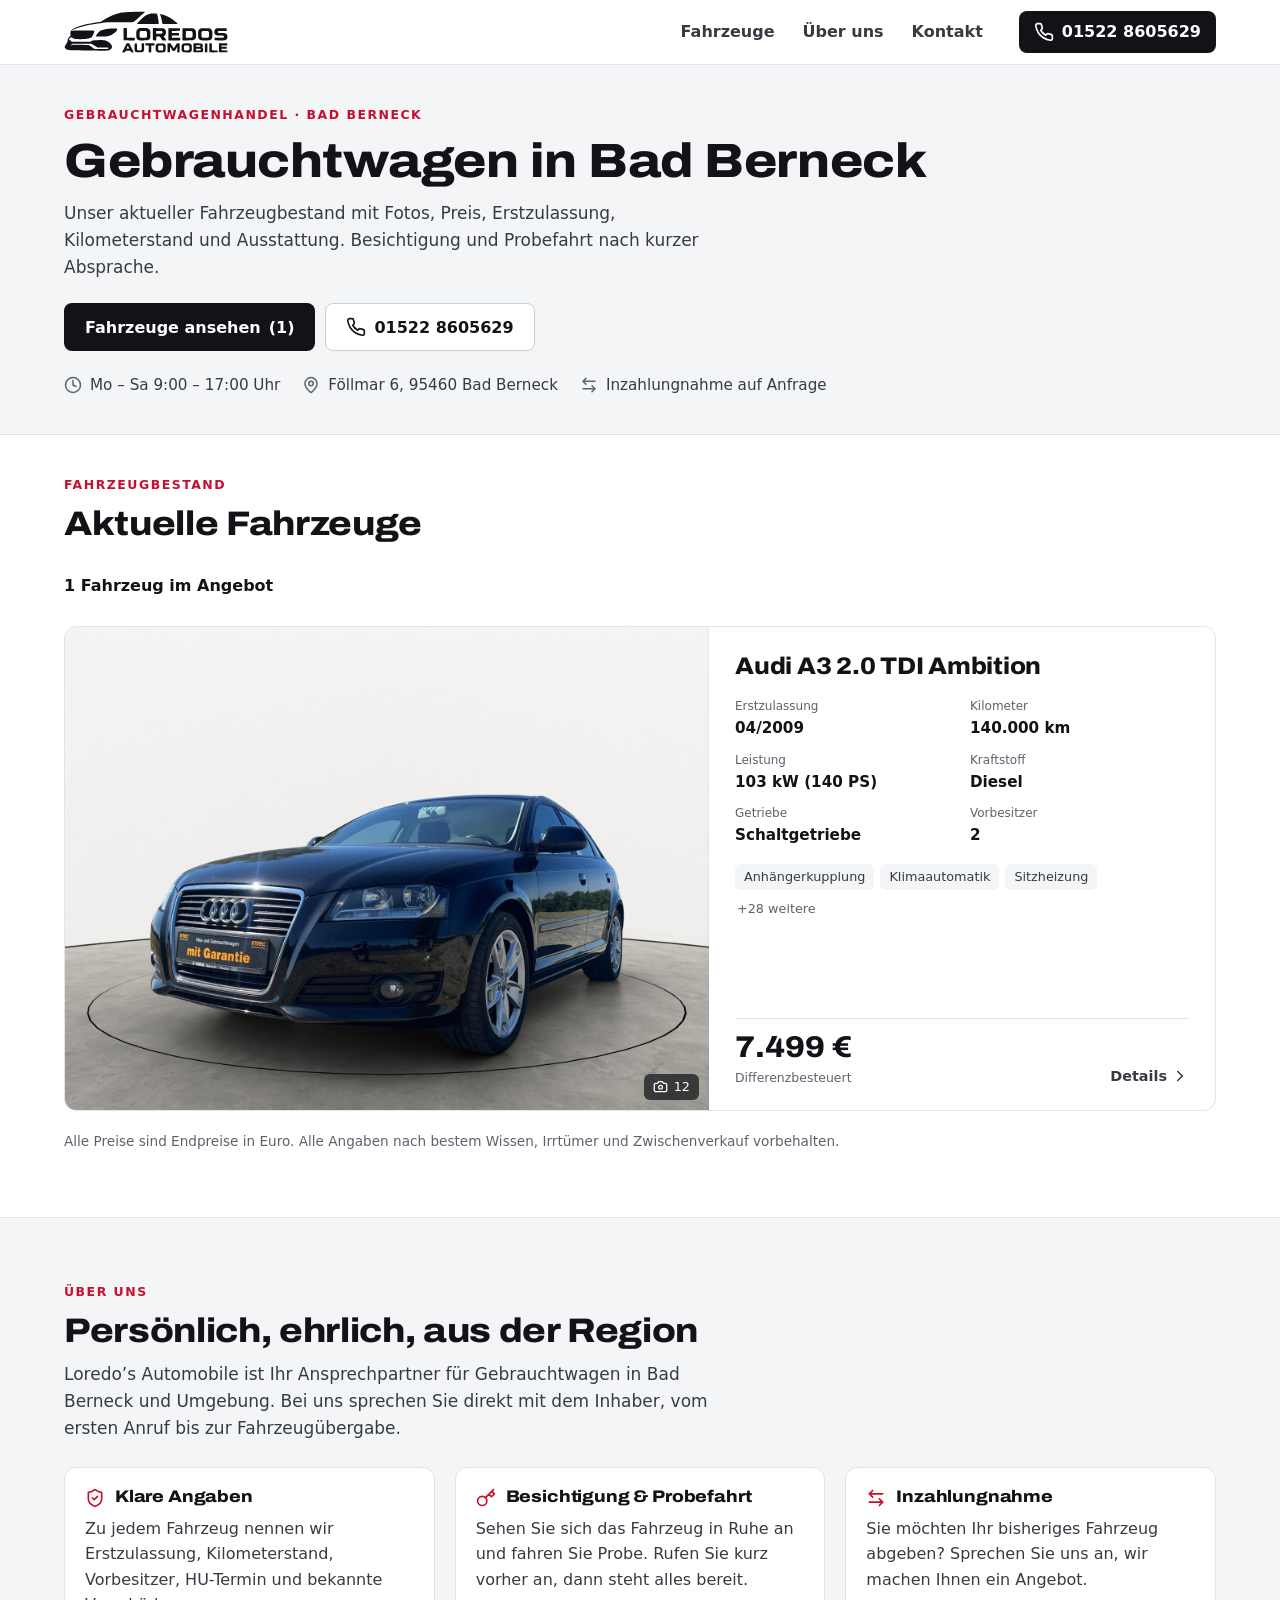
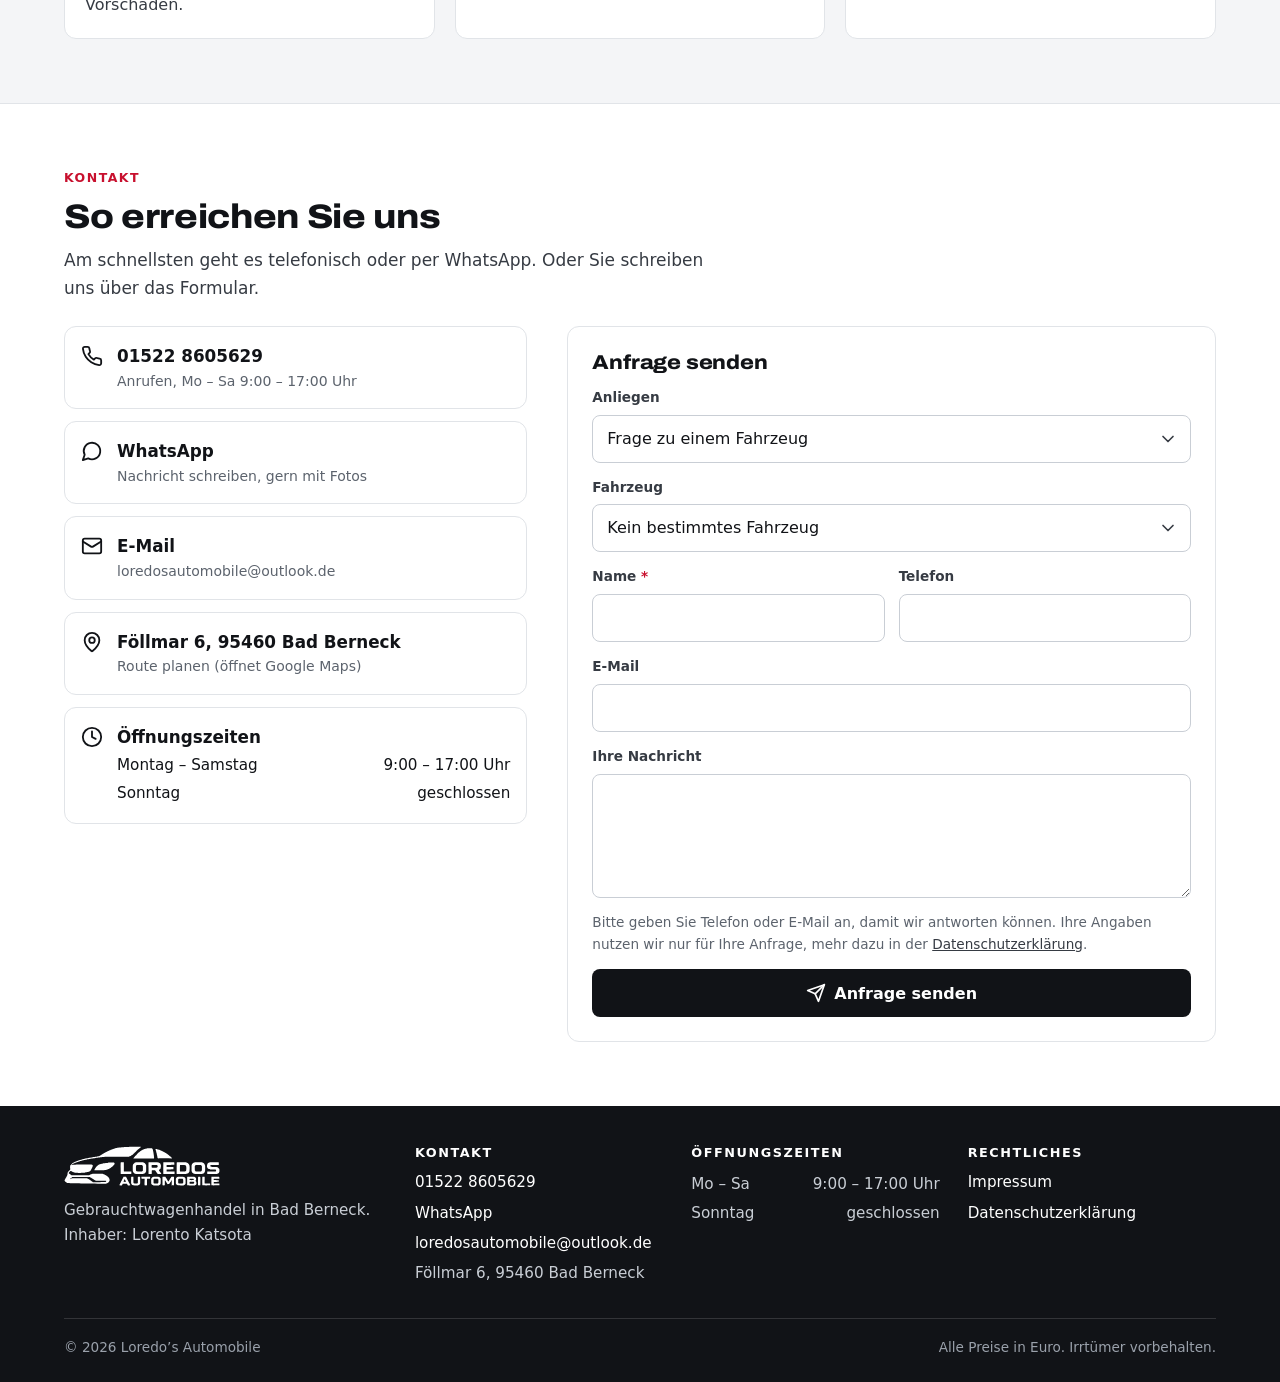
==== index.html @ 7640f80a "Webseite Loredo's Automobile, Gebrauchtwagenhandel Bad Berneck Komplette Webseite für GitHub Pages: " ====
<!doctype html>
<html lang="de">
<head>
<meta charset="utf-8">
<meta name="viewport" content="width=device-width, initial-scale=1, viewport-fit=cover">
<title>Gebrauchtwagen in Bad Berneck | Loredo’s Automobile</title>
<meta name="description" content="Loredo’s Automobile – Gebrauchtwagenhandel in Bad Berneck. Aktueller Fahrzeugbestand mit Fotos, Preis, Erstzulassung, Kilometerstand und Ausstattung. Mo–Sa 9–17 Uhr, Telefon 01522 8605629.">
<meta name="theme-color" content="#ffffff">
<meta property="og:type" content="website">
<meta property="og:locale" content="de_DE">
<meta property="og:title" content="Loredo’s Automobile – Gebrauchtwagen in Bad Berneck">
<meta property="og:description" content="Aktueller Fahrzeugbestand mit Fotos, Preis und allen wichtigen Angaben. Persönliche Beratung in Bad Berneck.">
<link rel="icon" href="img/favicon.svg" type="image/svg+xml">
<link rel="apple-touch-icon" href="img/apple-touch-icon.png">
<link rel="preload" href="fonts/archivo.woff2" as="font" type="font/woff2" crossorigin>
<link rel="stylesheet" href="style.css">
<script type="application/ld+json">
{
  "@context": "https://schema.org",
  "@type": "AutoDealer",
  "name": "Loredo's Automobile",
  "description": "Gebrauchtwagenhandel in Bad Berneck",
  "telephone": "+49 1522 8605629",
  "email": "loredosautomobile@outlook.de",
  "vatID": "DE459743355",
  "address": {
    "@type": "PostalAddress",
    "streetAddress": "Föllmar 6",
    "postalCode": "95460",
    "addressLocality": "Bad Berneck",
    "addressRegion": "Bayern",
    "addressCountry": "DE"
  },
  "openingHoursSpecification": [{
    "@type": "OpeningHoursSpecification",
    "dayOfWeek": ["Monday", "Tuesday", "Wednesday", "Thursday", "Friday", "Saturday"],
    "opens": "09:00",
    "closes": "17:00"
  }]
}
</script>
</head>
<body class="mit-leiste" data-seite="start">
<a class="skip" href="#inhalt">Zum Inhalt springen</a>

<svg width="0" height="0" style="position:absolute" aria-hidden="true" focusable="false">
  <!-- Symbole nach Lucide Icons (ISC-Lizenz) -->
  <symbol id="i-tel" viewBox="0 0 24 24"><path d="M22 16.92v3a2 2 0 0 1-2.18 2 19.8 19.8 0 0 1-8.63-3.07 19.5 19.5 0 0 1-6-6 19.8 19.8 0 0 1-3.07-8.67A2 2 0 0 1 4.11 2h3a2 2 0 0 1 2 1.72c.13.96.36 1.9.7 2.81a2 2 0 0 1-.45 2.11L8.09 9.91a16 16 0 0 0 6 6l1.27-1.27a2 2 0 0 1 2.11-.45c.91.34 1.85.57 2.81.7A2 2 0 0 1 22 16.92z"/></symbol>
  <symbol id="i-chat" viewBox="0 0 24 24"><path d="M7.9 20A9 9 0 1 0 4 16.1L2 22Z"/></symbol>
  <symbol id="i-mail" viewBox="0 0 24 24"><rect width="20" height="16" x="2" y="4" rx="2"/><path d="m22 7-8.97 5.7a1.94 1.94 0 0 1-2.06 0L2 7"/></symbol>
  <symbol id="i-ort" viewBox="0 0 24 24"><path d="M20 10c0 5-5.5 10.2-7.4 11.8a1 1 0 0 1-1.2 0C9.5 20.2 4 15 4 10a8 8 0 0 1 16 0"/><circle cx="12" cy="10" r="3"/></symbol>
  <symbol id="i-uhr" viewBox="0 0 24 24"><circle cx="12" cy="12" r="10"/><path d="M12 6v6l4 2"/></symbol>
  <symbol id="i-suche" viewBox="0 0 24 24"><circle cx="11" cy="11" r="8"/><path d="m21 21-4.3-4.3"/></symbol>
  <symbol id="i-filter" viewBox="0 0 24 24"><path d="M21 4h-7M10 4H3M21 12h-9M8 12H3M21 20h-5M12 20H3M14 2v4M8 10v4M16 18v4"/></symbol>
  <symbol id="i-haken" viewBox="0 0 24 24"><path d="M20 6 9 17l-5-5"/></symbol>
  <symbol id="i-rechts" viewBox="0 0 24 24"><path d="m9 18 6-6-6-6"/></symbol>
  <symbol id="i-links" viewBox="0 0 24 24"><path d="m15 18-6-6 6-6"/></symbol>
  <symbol id="i-kamera" viewBox="0 0 24 24"><path d="M14.5 4h-5L7 7H4a2 2 0 0 0-2 2v9a2 2 0 0 0 2 2h16a2 2 0 0 0 2-2V9a2 2 0 0 0-2-2h-3z"/><circle cx="12" cy="13" r="3"/></symbol>
  <symbol id="i-zu" viewBox="0 0 24 24"><path d="M18 6 6 18M6 6l12 12"/></symbol>
  <symbol id="i-schild" viewBox="0 0 24 24"><path d="M20 13c0 5-3.5 7.5-7.66 8.95a1 1 0 0 1-.67-.01C7.5 20.5 4 18 4 13V6a1 1 0 0 1 1-1c2 0 4.5-1.2 6.24-2.72a1.17 1.17 0 0 1 1.52 0C14.51 3.81 17 5 19 5a1 1 0 0 1 1 1z"/><path d="m9 12 2 2 4-4"/></symbol>
  <symbol id="i-schluessel" viewBox="0 0 24 24"><circle cx="7.5" cy="15.5" r="5.5"/><path d="m21 2-9.6 9.6M15.5 7.5l3 3L22 7l-3-3"/></symbol>
  <symbol id="i-tausch" viewBox="0 0 24 24"><path d="M8 3 4 7l4 4M4 7h16M16 21l4-4-4-4M20 17H4"/></symbol>
  <symbol id="i-senden" viewBox="0 0 24 24"><path d="m22 2-7 20-4-9-9-4Z"/><path d="M22 2 11 13"/></symbol>
</svg>

<header class="kopf">
  <div class="wrap kopf-in">
    <a class="logo" href="./" aria-label="Loredo’s Automobile – zur Startseite"><img src="img/logo.svg" alt="Loredo’s Automobile" width="526" height="135"></a>
    <nav class="nav" aria-label="Hauptnavigation">
      <a href="#fahrzeuge">Fahrzeuge</a>
      <a href="#ueber-uns">Über uns</a>
      <a href="#kontakt">Kontakt</a>
    </nav>
    <a class="btn btn-dunkel kopf-tel" href="tel:+4915228605629"><svg class="i"><use href="#i-tel"/></svg><span class="lang">01522 8605629</span><span class="kurz">Anrufen</span></a>
  </div>
</header>

<main id="inhalt">

  <section class="start" aria-labelledby="titel">
    <div class="wrap">
      <span class="kicker">Gebrauchtwagenhandel · Bad Berneck</span>
      <h1 id="titel">Gebrauchtwagen in Bad Berneck</h1>
      <p class="lead">Unser aktueller Fahrzeugbestand mit Fotos, Preis, Erstzulassung, Kilometerstand und Ausstattung. Besichtigung und Probefahrt nach kurzer Absprache.</p>
      <div class="start-cta">
        <a class="btn btn-dunkel" href="#fahrzeuge">Fahrzeuge ansehen<span data-anzahl-klammer></span></a>
        <a class="btn btn-hell start-tel" href="tel:+4915228605629"><svg class="i"><use href="#i-tel"/></svg>01522 8605629</a>
      </div>
      <ul class="start-fakten">
        <li><svg class="i"><use href="#i-uhr"/></svg>Mo – Sa 9:00 – 17:00 Uhr</li>
        <li><svg class="i"><use href="#i-ort"/></svg>Föllmar 6, 95460 Bad Berneck</li>
        <li><svg class="i"><use href="#i-tausch"/></svg>Inzahlungnahme auf Anfrage</li>
      </ul>
    </div>
  </section>

  <section class="abschnitt" id="fahrzeuge" aria-labelledby="fahrzeuge-titel">
    <div class="wrap">
      <div class="abschnitt-kopf">
        <div>
          <span class="kicker">Fahrzeugbestand</span>
          <h2 id="fahrzeuge-titel">Aktuelle Fahrzeuge</h2>
        </div>
      </div>

      <div class="bestand">
      <aside class="filter-seite" aria-label="Suche und Filter">
      <div class="suche">
        <label class="feld such-eingabe">
          <span class="sr">Fahrzeuge durchsuchen</span>
          <svg class="i"><use href="#i-suche"/></svg>
          <input class="eingabe" id="f-q" type="search" placeholder="Suchen, z. B. Golf" autocomplete="off" enterkeyhint="search">
        </label>
        <button class="btn btn-hell filter-knopf" id="filter-knopf" type="button" aria-expanded="false" aria-controls="filter-feld"><svg class="i"><use href="#i-filter"/></svg>Filter<span class="zaehler" id="filter-zaehler" hidden></span></button>
      </div>

      <div class="filter-feld" id="filter-feld">
        <label class="feld"><span>Marke</span><select class="auswahl" id="f-marke"><option value="">Alle Marken</option></select></label>
        <label class="feld"><span>Preis bis</span><select class="auswahl" id="f-preis"><option value="">Beliebig</option></select></label>
        <label class="feld"><span>Kilometer bis</span><select class="auswahl" id="f-km"><option value="">Beliebig</option></select></label>
        <label class="feld"><span>Erstzulassung ab</span><select class="auswahl" id="f-ez"><option value="">Beliebig</option></select></label>
        <label class="feld"><span>Kraftstoff</span><select class="auswahl" id="f-kraftstoff"><option value="">Alle</option></select></label>
        <label class="feld"><span>Getriebe</span><select class="auswahl" id="f-getriebe"><option value="">Alle</option></select></label>
        <label class="feld breit"><span>Fahrzeugart</span><select class="auswahl" id="f-karosserie"><option value="">Alle</option></select></label>
        <label class="feld breit"><span>Sortierung</span><select class="auswahl" id="f-sort">
          <option value="">Neueste Angebote zuerst</option>
          <option value="preis-auf">Preis aufsteigend</option>
          <option value="preis-ab">Preis absteigend</option>
          <option value="km-auf">Kilometer aufsteigend</option>
          <option value="ez-ab">Erstzulassung, neueste zuerst</option>
        </select></label>
        <button class="btn btn-dunkel filter-fertig" id="filter-fertig" type="button">Ergebnisse anzeigen</button>
      </div>
      </aside>

      <div class="ergebnisse">
      <div class="ergebnis-leiste">
        <p class="ergebnis-zahl" id="ergebnis-zahl" aria-live="polite"></p>
      </div>

      <ul class="liste" id="liste"></ul>
      <noscript>
        <div class="leer">
          <p>Für die Fahrzeugliste wird JavaScript benötigt.</p>
          <p>Gern beraten wir Sie telefonisch: <a href="tel:+4915228605629">01522 8605629</a></p>
        </div>
      </noscript>

      <p class="angaben-hinweis">Alle Preise sind Endpreise in Euro. Alle Angaben nach bestem Wissen, Irrtümer und Zwischenverkauf vorbehalten.</p>
      </div>
      </div>
    </div>
  </section>

  <section class="abschnitt grau" id="ueber-uns" aria-labelledby="ueber-titel">
    <div class="wrap">
      <span class="kicker">Über uns</span>
      <h2 id="ueber-titel">Persönlich, ehrlich, aus der Region</h2>
      <p class="lead" style="margin-top:12px">Loredo’s Automobile ist Ihr Ansprechpartner für Gebrauchtwagen in Bad Berneck und Umgebung. Bei uns sprechen Sie direkt mit dem Inhaber, vom ersten Anruf bis zur Fahrzeugübergabe.</p>
      <ul class="vorteile">
        <li>
          <h3><svg class="i"><use href="#i-schild"/></svg>Klare Angaben</h3>
          <p>Zu jedem Fahrzeug nennen wir Erstzulassung, Kilometerstand, Vorbesitzer, HU-Termin und bekannte Vorschäden.</p>
        </li>
        <li>
          <h3><svg class="i"><use href="#i-schluessel"/></svg>Besichtigung &amp; Probefahrt</h3>
          <p>Sehen Sie sich das Fahrzeug in Ruhe an und fahren Sie Probe. Rufen Sie kurz vorher an, dann steht alles bereit.</p>
        </li>
        <li>
          <h3><svg class="i"><use href="#i-tausch"/></svg>Inzahlungnahme</h3>
          <p>Sie möchten Ihr bisheriges Fahrzeug abgeben? Sprechen Sie uns an, wir machen Ihnen ein Angebot.</p>
        </li>
      </ul>
    </div>
  </section>

  <section class="abschnitt" id="kontakt" aria-labelledby="kontakt-titel">
    <div class="wrap">
      <span class="kicker">Kontakt</span>
      <h2 id="kontakt-titel">So erreichen Sie uns</h2>
      <p class="lead" style="margin:12px 0 24px">Am schnellsten geht es telefonisch oder per WhatsApp. Oder Sie schreiben uns über das Formular.</p>

      <div class="kontakt-raster">
        <ul class="kontakt-wege">
          <li><a class="kontakt-weg" href="tel:+4915228605629"><svg class="i"><use href="#i-tel"/></svg><span><strong>01522 8605629</strong><small>Anrufen, Mo – Sa 9:00 – 17:00 Uhr</small></span></a></li>
          <li><a class="kontakt-weg" href="https://wa.me/4915228605629?text=Hallo%2C%20ich%20habe%20eine%20Frage%20zu%20Ihren%20Fahrzeugen." data-wa><svg class="i"><use href="#i-chat"/></svg><span><strong>WhatsApp</strong><small>Nachricht schreiben, gern mit Fotos</small></span></a></li>
          <li><a class="kontakt-weg" href="mailto:loredosautomobile@outlook.de"><svg class="i"><use href="#i-mail"/></svg><span><strong>E-Mail</strong><small>loredosautomobile@outlook.de</small></span></a></li>
          <li><a class="kontakt-weg" href="https://www.google.com/maps/dir/?api=1&amp;destination=F%C3%B6llmar%206%2C%2095460%20Bad%20Berneck" target="_blank" rel="noopener"><svg class="i"><use href="#i-ort"/></svg><span><strong>Föllmar 6, 95460 Bad Berneck</strong><small>Route planen (öffnet Google Maps)</small></span></a></li>
          <li><div class="kontakt-weg"><svg class="i"><use href="#i-uhr"/></svg><span style="flex:1"><strong>Öffnungszeiten</strong>
            <table class="zeiten"><tr><td>Montag – Samstag</td><td>9:00 – 17:00 Uhr</td></tr><tr><td>Sonntag</td><td>geschlossen</td></tr></table></span></div></li>
        </ul>

        <form class="formular" id="anfrage" action="kontakt.php" method="post" novalidate>
          <h3 class="breit">Anfrage senden</h3>
          <label class="feld breit"><span>Anliegen</span>
            <select class="auswahl" name="anliegen">
              <option>Frage zu einem Fahrzeug</option>
              <option>Besichtigung / Probefahrt vereinbaren</option>
              <option>Inzahlungnahme / Fahrzeug verkaufen</option>
              <option>Sonstiges</option>
            </select>
          </label>
          <label class="feld breit"><span>Fahrzeug</span>
            <select class="auswahl" name="fahrzeug" data-fahrzeugwahl><option value="">Kein bestimmtes Fahrzeug</option></select>
          </label>
          <label class="feld"><span>Name <span class="pflicht" aria-hidden="true">*</span></span><input class="eingabe" name="name" autocomplete="name" required maxlength="100"></label>
          <label class="feld"><span>Telefon</span><input class="eingabe" name="telefon" type="tel" autocomplete="tel" maxlength="50"></label>
          <label class="feld breit"><span>E-Mail</span><input class="eingabe" name="email" type="email" autocomplete="email" maxlength="150"></label>
          <label class="feld breit"><span>Ihre Nachricht</span><textarea class="eingabe" name="nachricht" rows="4" maxlength="4000"></textarea></label>
          <div class="honig" aria-hidden="true"><label>Bitte leer lassen <input name="website" tabindex="-1" autocomplete="off"></label></div>
          <p class="klein breit">Bitte geben Sie Telefon oder E-Mail an, damit wir antworten können. Ihre Angaben nutzen wir nur für Ihre Anfrage, mehr dazu in der <a href="datenschutz.html">Datenschutzerklärung</a>.</p>
          <div class="meldung breit" role="status" hidden></div>
          <button class="btn btn-dunkel breit" type="submit"><svg class="i"><use href="#i-senden"/></svg>Anfrage senden</button>
        </form>
      </div>
    </div>
  </section>

</main>

<footer class="fuss">
  <div class="wrap">
    <div class="fuss-raster">
      <div>
        <img src="img/logo-weiss.svg" alt="Loredo’s Automobile" width="526" height="135">
        <p>Gebrauchtwagenhandel in Bad Berneck.<br>Inhaber: Lorento Katsota</p>
      </div>
      <div>
        <h2>Kontakt</h2>
        <ul>
          <li><a href="tel:+4915228605629">01522 8605629</a></li>
          <li><a href="https://wa.me/4915228605629">WhatsApp</a></li>
          <li><a href="mailto:loredosautomobile@outlook.de">loredosautomobile@outlook.de</a></li>
          <li>Föllmar 6, 95460 Bad Berneck</li>
        </ul>
      </div>
      <div>
        <h2>Öffnungszeiten</h2>
        <table class="zeiten"><tr><td>Mo – Sa</td><td>9:00 – 17:00 Uhr</td></tr><tr><td>Sonntag</td><td>geschlossen</td></tr></table>
      </div>
      <div>
        <h2>Rechtliches</h2>
        <ul>
          <li><a href="impressum.html">Impressum</a></li>
          <li><a href="datenschutz.html">Datenschutzerklärung</a></li>
        </ul>
      </div>
    </div>
    <div class="fuss-unten"><span>© <span data-jahr>2026</span> Loredo’s Automobile</span><span>Alle Preise in Euro. Irrtümer vorbehalten.</span></div>
  </div>
</footer>

<nav class="leiste" aria-label="Schnellkontakt">
  <a class="btn btn-dunkel" href="tel:+4915228605629"><svg class="i"><use href="#i-tel"/></svg>Anrufen</a>
  <a class="btn btn-hell btn-wa" href="https://wa.me/4915228605629?text=Hallo%2C%20ich%20habe%20eine%20Frage%20zu%20Ihren%20Fahrzeugen." data-wa><svg class="i"><use href="#i-chat"/></svg>WhatsApp</a>
  <a class="btn btn-hell" href="#anfrage"><svg class="i"><use href="#i-mail"/></svg>Anfrage</a>
</nav>

<script src="fahrzeuge.js"></script>
<script src="app.js"></script>
</body>
</html>
---- style.css ----
/* Loredo’s Automobile – Gestaltung
   Farben und Schriften zentral unter :root änderbar. */

@font-face {
  font-family: "Archivo";
  src: url("fonts/archivo.woff2") format("woff2");
  font-weight: 700 800;
  font-stretch: 100% 118%;
  font-display: swap;
}

:root {
  --bg: #ffffff;
  --surface: #f4f5f7;
  --surface-2: #eaecef;
  --ink: #111317;
  --ink-2: #363b43;
  --mute: #5c636d;
  --line: #e1e4e8;
  --line-2: #c9ced5;
  --accent: #c8102e;
  --ok: #157a3a;
  --warn: #9a5200;
  --display: "Archivo", system-ui, -apple-system, "Segoe UI", Roboto, sans-serif;
  --body: system-ui, -apple-system, "Segoe UI", Roboto, "Helvetica Neue", Arial, sans-serif;
  --r: 12px;
  --r-sm: 8px;
  --head: 64px;
  --shadow: 0 1px 2px rgba(17, 19, 23, .06), 0 10px 28px -16px rgba(17, 19, 23, .22);
  color-scheme: light;
}

*, *::before, *::after { box-sizing: border-box; }
html { -webkit-text-size-adjust: 100%; scroll-behavior: smooth; scroll-padding-top: calc(var(--head) + 12px); }
body { margin: 0; background: var(--bg); color: var(--ink); font: 400 1rem/1.6 var(--body); -webkit-font-smoothing: antialiased; overflow-x: clip; }
img { display: block; max-width: 100%; }
a { color: inherit; }
button, input, select, textarea { font: inherit; color: inherit; }
:focus-visible { outline: 2px solid var(--ink); outline-offset: 3px; border-radius: 4px; }
[hidden] { display: none !important; }
@media (prefers-reduced-motion: reduce) { html { scroll-behavior: auto; } *, *::before, *::after { transition: none !important; } }

.wrap { width: 100%; max-width: 1200px; margin: 0 auto; padding-inline: 16px; }
@media (min-width: 640px) { .wrap { padding-inline: 24px; } }
.sr { position: absolute !important; width: 1px; height: 1px; margin: -1px; padding: 0; overflow: hidden; clip: rect(0 0 0 0); white-space: nowrap; border: 0; }
.skip { position: absolute; left: -9999px; top: 8px; z-index: 100; background: var(--ink); color: #fff; padding: 10px 16px; border-radius: var(--r-sm); }
.skip:focus { left: 8px; }

h1, h2, h3 { font-family: var(--display); font-weight: 800; font-stretch: 112%; line-height: 1.1; letter-spacing: -.01em; margin: 0; text-wrap: balance; }
h1 { font-size: clamp(1.9rem, 5.2vw, 3rem); }
h2 { font-size: clamp(1.5rem, 3.6vw, 2.125rem); }
h3 { font-size: 1.125rem; }
p { margin: 0; }
.kicker { display: block; margin-bottom: 10px; color: var(--accent); font-size: .78rem; font-weight: 700; letter-spacing: .12em; text-transform: uppercase; }
.lead { color: var(--ink-2); font-size: 1.0625rem; max-width: 60ch; }
.zahl { font-variant-numeric: tabular-nums; }

/* Icons */
.i { width: 20px; height: 20px; flex: none; fill: none; stroke: currentColor; stroke-width: 2; stroke-linecap: round; stroke-linejoin: round; }

/* Buttons */
.btn { display: inline-flex; align-items: center; justify-content: center; gap: 8px; min-height: 48px; padding: 0 20px; border: 1px solid transparent; border-radius: var(--r-sm); font-weight: 650; text-decoration: none; cursor: pointer; white-space: nowrap; transition: background-color .15s, border-color .15s; }
.btn-dunkel { background: var(--ink); color: #fff; }
.btn-dunkel:hover { background: #2b2f36; }
.btn-hell { background: #fff; color: var(--ink); border-color: var(--line-2); }
.btn-hell:hover { border-color: var(--ink); }
.btn-wa .i { color: var(--ok); }
.btn-block { width: 100%; }

/* Kopf */
.kopf { position: sticky; top: env(safe-area-inset-top, 0px); z-index: 30; background: rgba(255, 255, 255, .96); border-bottom: 1px solid var(--line); }
@supports (backdrop-filter: blur(8px)) { .kopf { background: rgba(255, 255, 255, .88); backdrop-filter: blur(8px); } }
.kopf-in { display: flex; align-items: center; gap: 16px; height: var(--head); }
.logo { display: block; flex: none; }
.logo img { height: 38px; width: auto; }
.nav { display: none; gap: 4px; margin-left: auto; }
.nav a { padding: 8px 12px; border-radius: var(--r-sm); color: var(--ink-2); font-weight: 600; text-decoration: none; }
.nav a:hover { background: var(--surface); color: var(--ink); }
.kopf-tel { margin-left: auto; min-height: 42px; padding: 0 14px; }
.kopf-tel .lang { display: none; }
@media (min-width: 480px) { .kopf-tel .lang { display: inline; } .kopf-tel .kurz { display: none; } }
@media (min-width: 860px) { .nav { display: flex; } .kopf-tel { margin-left: 8px; } .logo img { height: 42px; } }

/* Start */
.start { background: var(--surface); border-bottom: 1px solid var(--line); padding: 26px 0 24px; }
.start .lead { margin-top: 12px; }
.start-cta { display: flex; flex-wrap: wrap; gap: 10px; margin-top: 22px; }
.start-fakten { display: flex; flex-wrap: wrap; gap: 8px 22px; margin: 22px 0 0; padding: 0; list-style: none; color: var(--ink-2); font-size: .95rem; }
.start-fakten li { display: flex; align-items: center; gap: 8px; }
.start-fakten .i { width: 18px; height: 18px; color: var(--mute); }
.start-tel { display: none; }
/* Handy: Startbereich knapp halten, damit das erste Fahrzeug sofort zu sehen ist */
@media (max-width: 639px) {
  .start { padding: 16px 0 14px; }
  .start .kicker { margin-bottom: 6px; }
  .start h1 { font-size: 1.55rem; }
  .start .lead, .start-cta, .start-fakten { display: none; }
  #fahrzeuge { padding-top: 18px; }
  #fahrzeuge .abschnitt-kopf { margin-bottom: 10px; }
  #fahrzeuge .abschnitt-kopf .kicker { display: none; }
  #fahrzeuge .ergebnis-leiste { margin: 0 0 10px; }
}
@media (min-width: 860px) { .start { padding: 40px 0 36px; } .start-tel { display: inline-flex; } }

.abschnitt { padding: 40px 0; }
@media (min-width: 860px) { .abschnitt { padding: 64px 0; } }
.abschnitt-kopf { display: flex; flex-wrap: wrap; align-items: flex-end; justify-content: space-between; gap: 12px 24px; margin-bottom: 20px; }

/* Filter */
.suche { display: grid; grid-template-columns: 1fr auto; gap: 10px; }
.feld { display: flex; flex-direction: column; gap: 6px; min-width: 0; }
.feld > span { font-size: .85rem; font-weight: 600; color: var(--ink-2); }
.eingabe, .auswahl, textarea.eingabe { width: 100%; min-height: 48px; padding: 10px 14px; background: #fff; border: 1px solid var(--line-2); border-radius: var(--r-sm); font-size: 1rem; }
.auswahl { appearance: none; -webkit-appearance: none; padding-right: 40px; background-image: url("data:image/svg+xml,%3Csvg xmlns='http://www.w3.org/2000/svg' width='20' height='20' viewBox='0 0 24 24' fill='none' stroke='%23363b43' stroke-width='2' stroke-linecap='round' stroke-linejoin='round'%3E%3Cpath d='m6 9 6 6 6-6'/%3E%3C/svg%3E"); background-repeat: no-repeat; background-position: right 12px center; }
.eingabe:focus, .auswahl:focus { outline: none; border-color: var(--ink); box-shadow: 0 0 0 3px rgba(17, 19, 23, .12); }
.such-eingabe { position: relative; }
.such-eingabe .i { position: absolute; left: 14px; top: 50%; transform: translateY(-50%); color: var(--mute); pointer-events: none; }
.such-eingabe .eingabe { padding-left: 44px; }
.filter-knopf .zaehler { display: inline-grid; place-items: center; min-width: 22px; height: 22px; padding: 0 6px; border-radius: 11px; background: var(--ink); color: #fff; font-size: .75rem; }
.filter-feld { display: none; grid-template-columns: 1fr 1fr; gap: 12px; margin-top: 12px; padding: 16px; background: var(--surface); border: 1px solid var(--line); border-radius: var(--r); }
.filter-feld.offen { display: grid; }
.filter-feld .breit { grid-column: 1 / -1; }
.filter-feld .filter-fertig { grid-column: 1 / -1; }
@media (min-width: 860px) {
  .suche { grid-template-columns: 1fr; }
  .filter-knopf { display: none !important; }
  .filter-feld { display: grid; grid-template-columns: repeat(4, 1fr); padding: 18px; }
  .filter-feld .breit { grid-column: auto; }
  .filter-feld .filter-fertig { display: none; }
}
.ergebnis-leiste { display: flex; flex-wrap: wrap; align-items: center; justify-content: space-between; gap: 12px; margin: 20px 0 16px; }
.ergebnis-zahl { font-weight: 700; }
.ergebnis-zahl button { margin-left: 10px; padding: 0; background: none; border: 0; color: var(--mute); font-weight: 500; text-decoration: underline; cursor: pointer; }
.sortierung { display: flex; align-items: center; gap: 10px; }
.sortierung span { font-size: .9rem; color: var(--mute); white-space: nowrap; }
.sortierung .auswahl { width: auto; min-height: 42px; }

/* Fahrzeugkarten */
.liste { display: grid; gap: 16px; grid-template-columns: 1fr; margin: 0; padding: 0; list-style: none; }
@media (min-width: 620px) { .liste { grid-template-columns: repeat(2, 1fr); gap: 20px; } }

/* Ab Laptop-Breite: Filter links, Fahrzeuge rechts */
@media (min-width: 1000px) {
  #fahrzeuge { padding-top: 40px; }
  .bestand { display: grid; grid-template-columns: 272px minmax(0, 1fr); gap: 32px; align-items: start; }
  .filter-seite { position: sticky; top: calc(var(--head) + 16px); max-height: calc(100vh - var(--head) - 32px); overflow-y: auto; }
  .filter-seite .filter-feld { grid-template-columns: 1fr; gap: 10px; padding: 16px; }
  .filter-seite .auswahl { min-height: 44px; }
  .ergebnisse .ergebnis-leiste { margin-top: 0; min-height: 48px; }
  .liste { gap: 24px; }
}
.karte { position: relative; display: flex; flex-direction: column; height: 100%; background: #fff; border: 1px solid var(--line); border-radius: var(--r); overflow: hidden; transition: border-color .15s, box-shadow .15s; }
.karte:hover { border-color: var(--line-2); box-shadow: var(--shadow); }
.karte-bild { position: relative; aspect-ratio: 4 / 3; background: var(--surface); }
.karte-bild img { width: 100%; height: 100%; object-fit: cover; }
.platzhalter { display: grid; place-items: center; align-content: center; gap: 10px; width: 100%; height: 100%; background: var(--surface); color: var(--mute); font-size: .875rem; }
.platzhalter img { width: 48%; height: auto; object-fit: contain; }
.marken { position: absolute; left: 10px; top: 10px; display: flex; gap: 6px; flex-wrap: wrap; }
.marke-hinweis { padding: 4px 10px; border-radius: 6px; background: #fff; color: var(--ink); font-size: .78rem; font-weight: 700; letter-spacing: .02em; box-shadow: 0 1px 3px rgba(0, 0, 0, .15); }
.marke-hinweis.reserviert { background: var(--warn); color: #fff; }
.marke-hinweis.verkauft { background: var(--ink); color: #fff; }
.foto-zahl { position: absolute; right: 10px; bottom: 10px; display: flex; align-items: center; gap: 6px; padding: 3px 9px; border-radius: 6px; background: rgba(17, 19, 23, .72); color: #fff; font-size: .8rem; }
.foto-zahl .i { width: 15px; height: 15px; }
.karte-text { display: flex; flex-direction: column; flex: 1; gap: 10px; padding: 16px 16px 14px; }
.karte-titel { font-family: var(--display); font-size: 1.125rem; font-weight: 800; font-stretch: 106%; line-height: 1.25; display: -webkit-box; -webkit-line-clamp: 2; -webkit-box-orient: vertical; overflow: hidden; }
.karte-titel a { text-decoration: none; }
.karte-titel a::after { content: ""; position: absolute; inset: 0; }
.eckdaten { display: grid; grid-template-columns: 1fr 1fr; gap: 6px 12px; margin: 0; font-size: .9rem; }
.eckdaten div { display: flex; flex-direction: column; min-width: 0; }
.eckdaten dt { color: var(--mute); font-size: .75rem; }
.eckdaten dd { margin: 0; font-weight: 600; white-space: nowrap; overflow: hidden; text-overflow: ellipsis; }
.extras { display: flex; flex-wrap: wrap; gap: 6px; margin: 0; padding: 0; list-style: none; }
.extras li { padding: 3px 9px; border-radius: 6px; background: var(--surface); color: var(--ink-2); font-size: .8rem; }
.extras li.mehr { background: none; color: var(--mute); padding-left: 2px; }
.karte-fuss { display: flex; align-items: flex-end; justify-content: space-between; gap: 12px; margin-top: auto; padding-top: 12px; border-top: 1px solid var(--line); }
.preis { font-family: var(--display); font-size: 1.5rem; font-weight: 800; font-stretch: 106%; line-height: 1.1; font-variant-numeric: tabular-nums; }
.preis-hinweis { display: block; margin-top: 3px; color: var(--mute); font-size: .78rem; }
.weiter { display: flex; align-items: center; gap: 4px; color: var(--ink-2); font-size: .9rem; font-weight: 600; white-space: nowrap; }
.weiter .i { width: 18px; height: 18px; }
.leer { padding: 32px 20px; text-align: center; background: var(--surface); border-radius: var(--r); color: var(--ink-2); }
.leer p + p { margin-top: 10px; }
.angaben-hinweis { margin-top: 20px; color: var(--mute); font-size: .85rem; }

/* Wenige Fahrzeuge: ohne Filter; ein einzelnes Fahrzeug als breite Karte */
#fahrzeuge.wenige .filter-seite { display: none; }
#fahrzeuge.wenige .bestand { display: block; }
#fahrzeuge.wenige .ergebnis-leiste { margin-top: 0; }
@media (min-width: 760px) {
  .liste.einzeln { grid-template-columns: 1fr; }
  .liste.einzeln .karte { flex-direction: row; }
  .liste.einzeln .karte-bild { flex: 0 0 56%; align-self: flex-start; }
  .liste.einzeln .karte-text { padding: 24px 26px 22px; gap: 16px; }
  .liste.einzeln .karte-titel { font-size: 1.5rem; }
  .liste.einzeln .eckdaten { font-size: .95rem; gap: 10px 16px; }
  .liste.einzeln .preis { font-size: 1.875rem; }
}

/* Vorteile / Über uns */
.vorteile { display: grid; gap: 16px; margin: 24px 0 0; padding: 0; list-style: none; }
@media (min-width: 760px) { .vorteile { grid-template-columns: repeat(3, 1fr); gap: 20px; } }
.vorteile li { padding: 20px; background: #fff; border: 1px solid var(--line); border-radius: var(--r); }
.vorteile h3 { display: flex; align-items: center; gap: 10px; margin-bottom: 8px; font-size: 1.05rem; }
.vorteile .i { color: var(--accent); }
.vorteile p { color: var(--ink-2); }
.grau { background: var(--surface); border-block: 1px solid var(--line); }

/* Kontakt */
.kontakt-raster { display: grid; gap: 24px; }
@media (min-width: 900px) { .kontakt-raster { grid-template-columns: 5fr 7fr; gap: 40px; align-items: start; } }
.kontakt-wege { display: grid; gap: 12px; margin: 0; padding: 0; list-style: none; }
.kontakt-weg { display: flex; gap: 14px; align-items: flex-start; padding: 16px; background: #fff; border: 1px solid var(--line); border-radius: var(--r); text-decoration: none; }
a.kontakt-weg:hover { border-color: var(--ink); }
.kontakt-weg .i { width: 22px; height: 22px; margin-top: 2px; color: var(--ink); }
.kontakt-weg strong { display: block; font-size: 1.05rem; }
.kontakt-weg small { display: block; color: var(--mute); font-size: .875rem; }
.zeiten { width: 100%; border-collapse: collapse; font-size: .95rem; }
.zeiten td { padding: 2px 0; }
.zeiten td + td { text-align: right; font-variant-numeric: tabular-nums; }

.formular { display: grid; gap: 14px; padding: 20px; background: #fff; border: 1px solid var(--line); border-radius: var(--r); }
@media (min-width: 640px) { .formular { grid-template-columns: 1fr 1fr; padding: 24px; } .formular .breit { grid-column: 1 / -1; } }
.formular h3 { font-size: 1.25rem; }
.formular textarea.eingabe { min-height: 120px; resize: vertical; }
.pflicht { color: var(--accent); }
.formular .klein { color: var(--mute); font-size: .85rem; }
.formular .klein a { color: var(--ink-2); }
.honig { position: absolute; left: -5000px; width: 1px; height: 1px; overflow: hidden; }
.meldung { padding: 14px 16px; border-radius: var(--r-sm); font-size: .95rem; }
.meldung.ok { background: #e8f5ec; color: #0f5229; border: 1px solid #b9dfc6; }
.meldung.fehler { background: #fdecee; color: #8a0d20; border: 1px solid #f3c1c8; }
.meldung.info { background: var(--surface); color: var(--ink); border: 1px solid var(--line-2); }
.meldung-knoepfe { display: flex; flex-wrap: wrap; gap: 8px; margin: 12px 0; }
.meldung-knoepfe .btn { flex: 1 1 180px; min-height: 46px; text-decoration: none; }
.meldung-knoepfe .btn-dunkel { color: #fff; }
.meldung a { color: inherit; font-weight: 700; }

/* Detailseite */
.zurueck { display: inline-flex; align-items: center; gap: 6px; margin: 18px 0 14px; color: var(--ink-2); font-weight: 600; text-decoration: none; }
.zurueck:hover { color: var(--ink); text-decoration: underline; }
.zurueck .i { width: 18px; height: 18px; }
.detail { display: grid; grid-template-columns: minmax(0, 1fr); gap: 20px; }
.detail > * { min-width: 0; }
@media (min-width: 960px) { .detail { grid-template-columns: minmax(0, 7fr) minmax(0, 5fr); gap: 32px; align-items: start; } .detail-info { position: sticky; top: calc(var(--head) + 16px); } }
.galerie { position: relative; }
.galerie-spur { display: flex; overflow-x: auto; scroll-snap-type: x mandatory; scrollbar-width: none; border-radius: var(--r); background: var(--surface); aspect-ratio: 4 / 3; }
.galerie-spur::-webkit-scrollbar { display: none; }
.galerie-spur > * { flex: 0 0 100%; scroll-snap-align: start; aspect-ratio: 4 / 3; }
.galerie-spur button { padding: 0; border: 0; background: none; cursor: zoom-in; }
.galerie-spur img { width: 100%; height: 100%; object-fit: cover; }
.galerie-pfeil { position: absolute; top: 50%; transform: translateY(-50%); display: grid; place-items: center; width: 44px; height: 44px; border: 0; border-radius: 50%; background: rgba(255, 255, 255, .92); color: var(--ink); box-shadow: 0 1px 4px rgba(0, 0, 0, .2); cursor: pointer; }
.galerie-pfeil.l { left: 12px; } .galerie-pfeil.r { right: 12px; }
.galerie-pfeil:disabled { opacity: 0; pointer-events: none; }
.galerie-zahl { position: absolute; right: 12px; bottom: 12px; padding: 4px 10px; border-radius: 6px; background: rgba(17, 19, 23, .72); color: #fff; font-size: .85rem; font-variant-numeric: tabular-nums; }
.daumen { display: flex; gap: 8px; margin-top: 10px; overflow-x: auto; scrollbar-width: thin; padding-bottom: 4px; }
.daumen button { flex: 0 0 auto; width: 84px; aspect-ratio: 4 / 3; padding: 0; border: 2px solid transparent; border-radius: 6px; overflow: hidden; background: var(--surface); cursor: pointer; opacity: .75; }
.daumen button[aria-current="true"] { border-color: var(--ink); opacity: 1; }
.daumen img { width: 100%; height: 100%; object-fit: cover; }
@media (hover: none) { .galerie-pfeil { display: none; } }

.detail-info h1 { font-size: clamp(1.5rem, 4vw, 2rem); font-stretch: 106%; line-height: 1.15; }
.detail-preis { margin: 16px 0 18px; padding: 16px; background: var(--surface); border-radius: var(--r); }
.detail-preis .preis { font-size: 2rem; }
.detail-preis .preis-hinweis { font-size: .875rem; }
.detail-eck { display: grid; grid-template-columns: 1fr 1fr; gap: 12px; margin: 0 0 18px; }
.detail-eck div { padding: 10px 12px; border: 1px solid var(--line); border-radius: var(--r-sm); }
.detail-eck dt { color: var(--mute); font-size: .78rem; }
.detail-eck dd { margin: 0; font-weight: 700; font-variant-numeric: tabular-nums; }
.detail-knoepfe { display: grid; gap: 10px; }
@media (min-width: 480px) and (max-width: 959px) { .detail-knoepfe { grid-template-columns: 1fr 1fr; } .detail-knoepfe .btn-dunkel { grid-column: 1 / -1; } }
.detail-block { margin-top: 32px; }
.detail-block h2 { font-size: 1.375rem; margin-bottom: 14px; }
.ausstattung { columns: 1; column-gap: 28px; margin: 0; padding: 0; list-style: none; }
@media (min-width: 560px) { .ausstattung { columns: 2; } }
.ausstattung li { display: flex; gap: 10px; break-inside: avoid; padding: 6px 0; border-bottom: 1px solid var(--line); }
.ausstattung .i { width: 18px; height: 18px; margin-top: 3px; color: var(--ok); }
.daten { width: 100%; border-collapse: collapse; }
.daten th, .daten td { padding: 10px 0; border-bottom: 1px solid var(--line); text-align: left; vertical-align: top; }
.daten th { width: 45%; padding-right: 16px; color: var(--mute); font-weight: 500; }
.daten td { font-weight: 600; }
.beschreibung p + p { margin-top: 12px; }
.beschreibung { color: var(--ink-2); max-width: 70ch; }
.hinweis-box { margin-top: 24px; padding: 14px 16px; background: var(--surface); border-radius: var(--r-sm); color: var(--mute); font-size: .875rem; }
.status-box { margin-bottom: 14px; padding: 12px 14px; border-radius: var(--r-sm); font-weight: 600; }
.status-box.reserviert { background: #fdf3e6; color: var(--warn); border: 1px solid #f0d3ac; }
.status-box.verkauft { background: var(--ink); color: #fff; }
.status-box.beispiel { background: var(--surface); color: var(--ink-2); border: 1px dashed var(--line-2); font-weight: 500; }

/* Bildbetrachter */
.betrachter { width: 100vw; height: 100vh; max-width: none; max-height: none; margin: 0; padding: 0; border: 0; background: #0b0c0e; color: #fff; }
.betrachter::backdrop { background: #0b0c0e; }
.betrachter-spur { display: flex; width: 100%; height: 100%; overflow-x: auto; scroll-snap-type: x mandatory; scrollbar-width: none; }
.betrachter-spur::-webkit-scrollbar { display: none; }
.betrachter-spur img { flex: 0 0 100%; width: 100%; height: 100%; object-fit: contain; scroll-snap-align: start; }
.betrachter-zu { position: absolute; right: 12px; top: 12px; z-index: 2; display: grid; place-items: center; width: 48px; height: 48px; border: 0; border-radius: 50%; background: rgba(255, 255, 255, .14); color: #fff; cursor: pointer; }
.betrachter .galerie-pfeil { background: rgba(255, 255, 255, .14); color: #fff; box-shadow: none; }
.betrachter .galerie-zahl { left: 50%; right: auto; transform: translateX(-50%); bottom: 16px; }

/* Rechtstexte */
.recht { max-width: 760px; padding-block: 32px 56px; }
.recht h1 { margin-bottom: 8px; }
.recht .stand { color: var(--mute); margin-bottom: 28px; }
.recht h2 { font-size: 1.25rem; margin: 32px 0 10px; }
.recht h3 { font-size: 1.05rem; margin: 20px 0 6px; }
.recht p, .recht ul { margin: 0 0 12px; color: var(--ink-2); }
.recht ul { padding-left: 20px; }
.recht address { font-style: normal; color: var(--ink-2); margin-bottom: 12px; }

/* Fuß */
.fuss { background: var(--ink); color: #c9ced5; padding: 40px 0 24px; font-size: .95rem; }
.fuss-raster { display: grid; gap: 28px; }
@media (min-width: 760px) { .fuss-raster { grid-template-columns: 1.3fr 1fr 1fr 1fr; } }
.fuss img { height: 40px; width: auto; }
.fuss h2 { margin-bottom: 10px; color: #fff; font-family: var(--body); font-size: .8rem; font-weight: 700; font-stretch: 100%; letter-spacing: .12em; text-transform: uppercase; }
.fuss ul { margin: 0; padding: 0; list-style: none; }
.fuss li + li { margin-top: 6px; }
.fuss a { color: #fff; text-decoration: none; }
.fuss a:hover { text-decoration: underline; }
.fuss p { margin-top: 12px; }
.fuss .zeiten td { color: #c9ced5; }
.fuss-unten { display: flex; flex-wrap: wrap; justify-content: space-between; gap: 8px; margin-top: 32px; padding-top: 18px; border-top: 1px solid rgba(255, 255, 255, .14); font-size: .85rem; color: #9aa1ab; }

/* Kontaktleiste unten (Handy) */
.leiste { position: fixed; left: 0; right: 0; bottom: 0; z-index: 40; display: grid; grid-template-columns: repeat(3, 1fr); gap: 8px; padding: 8px max(10px, env(safe-area-inset-right, 0px)) calc(8px + env(safe-area-inset-bottom, 0px)) max(10px, env(safe-area-inset-left, 0px)); background: rgba(255, 255, 255, .97); border-top: 1px solid var(--line); box-shadow: 0 -6px 20px -12px rgba(0, 0, 0, .25); }
.leiste .btn { min-height: 46px; padding: 0 8px; font-size: .92rem; gap: 6px; }
body.mit-leiste { padding-bottom: calc(64px + env(safe-area-inset-bottom)); }
@media (min-width: 860px) { .leiste { display: none; } body.mit-leiste { padding-bottom: 0; } }

@media print {
  .kopf, .leiste, .fuss, .filter-feld, .suche, .galerie-pfeil, .daumen, .formular, .detail-knoepfe { display: none !important; }
  body { padding: 0 !important; }
}
@media (min-width: 960px) {
  .detail-galerie { grid-column: 1; grid-row: 1; }
  .detail-info { grid-column: 2; grid-row: 1 / span 2; }
  .detail-mehr { grid-column: 1; grid-row: 2; }
}
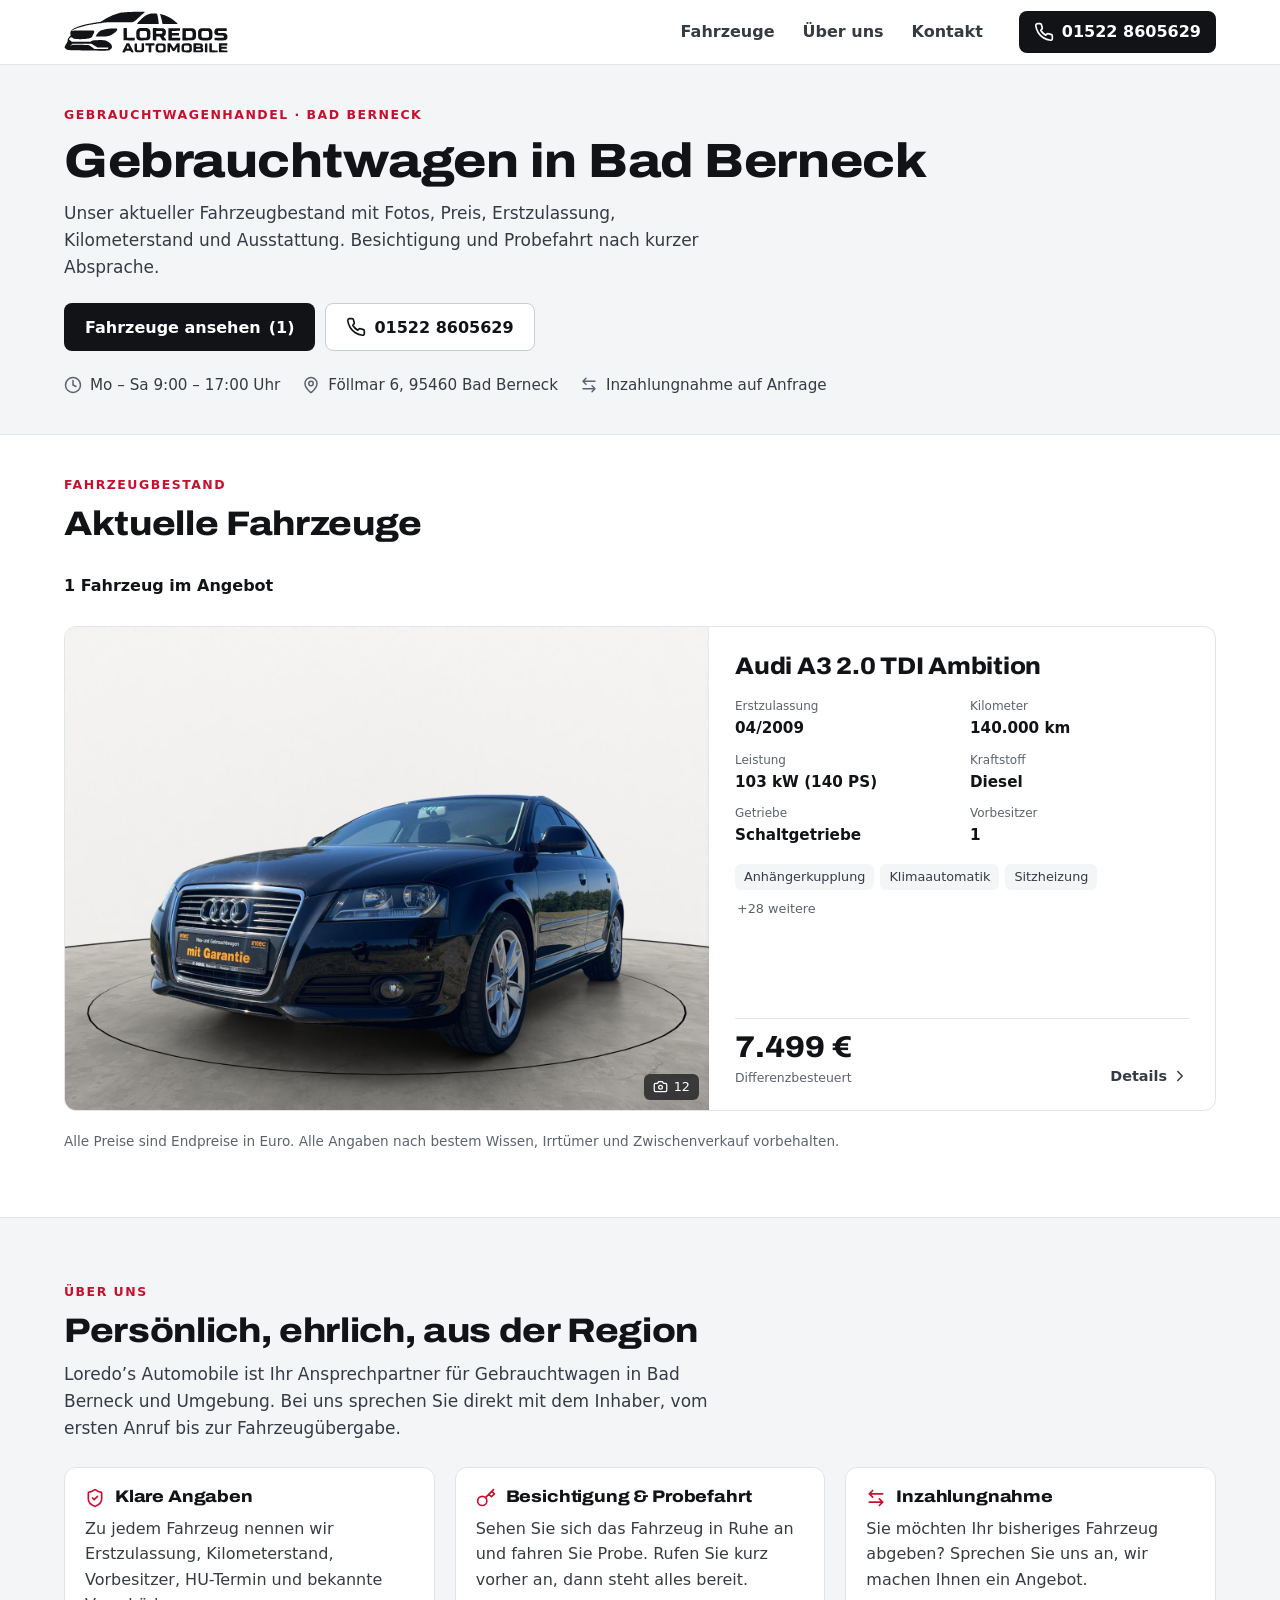
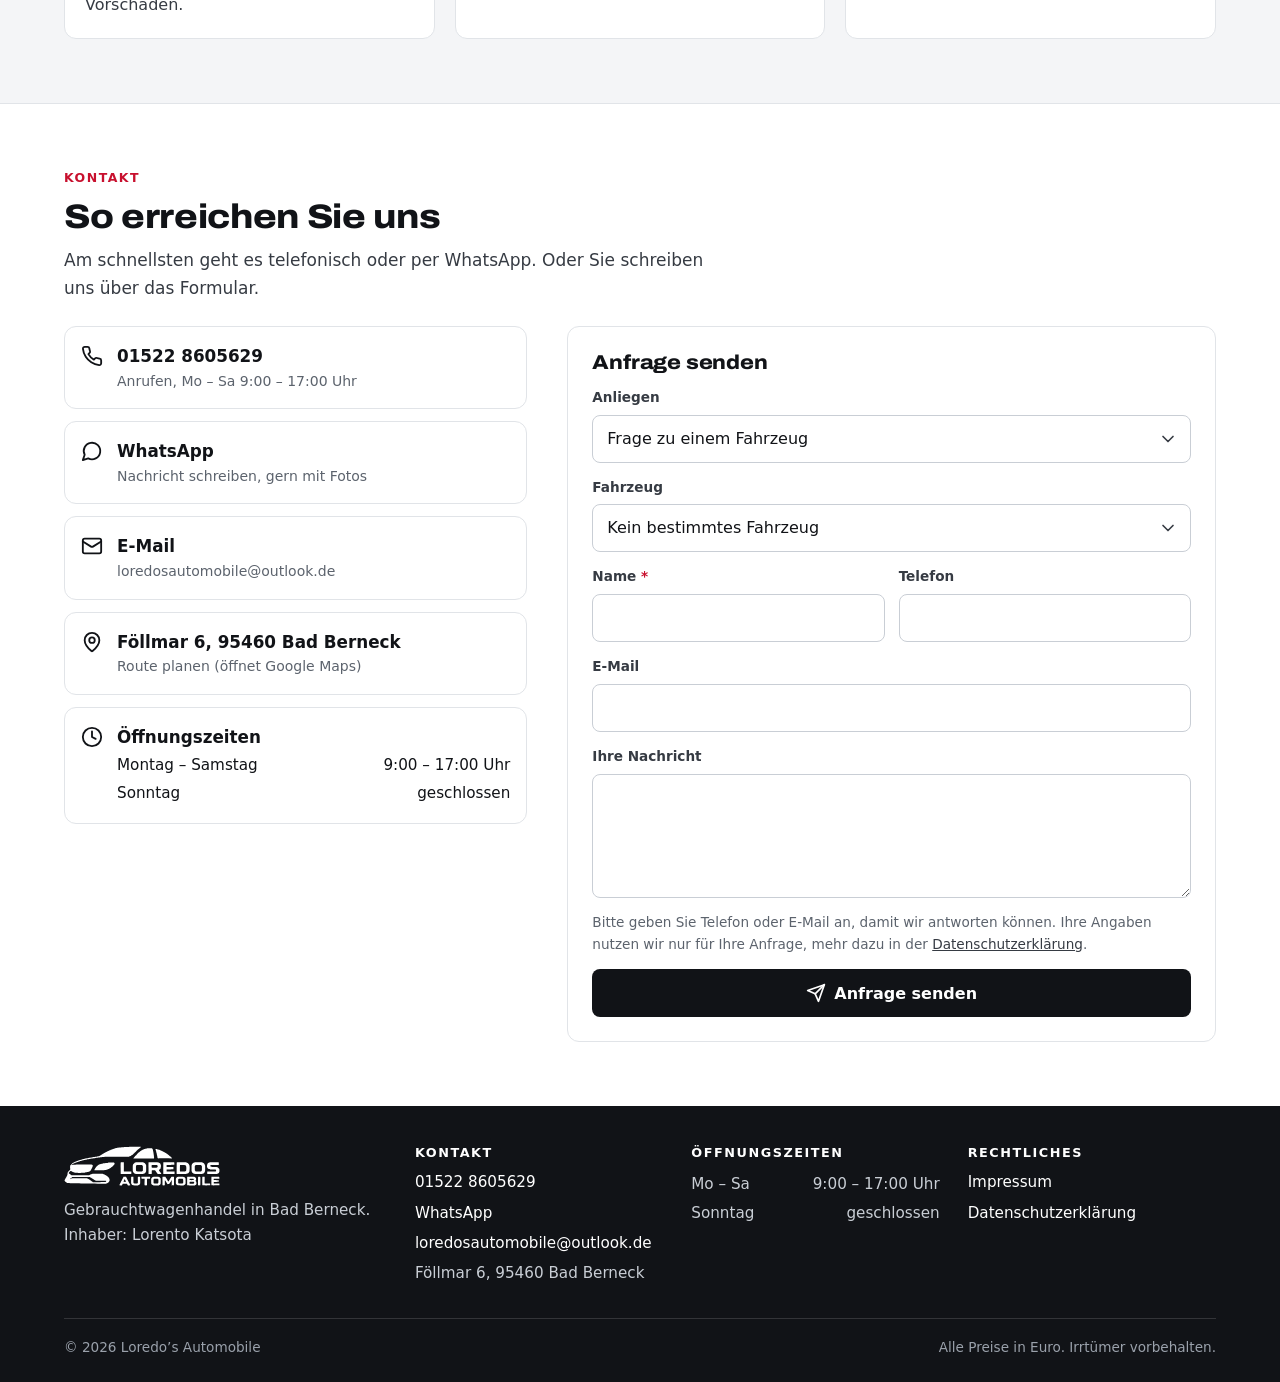
==== commit b048dfed: "Kontaktformular: Absender anfrage@loredosautomobile.de Mails mit dem nicht existierenden Absender we" ====
--- a/index.html
+++ b/index.html
@@ -13,7 +13,7 @@
 <link rel="icon" href="img/favicon.svg" type="image/svg+xml">
 <link rel="apple-touch-icon" href="img/apple-touch-icon.png">
 <link rel="preload" href="fonts/archivo.woff2" as="font" type="font/woff2" crossorigin>
-<link rel="stylesheet" href="style.css">
+<link rel="stylesheet" href="style.css?v=20261111a">
 <script type="application/ld+json">
 {
   "@context": "https://schema.org",
@@ -256,7 +256,7 @@
   <a class="btn btn-hell" href="#anfrage"><svg class="i"><use href="#i-mail"/></svg>Anfrage</a>
 </nav>
 
-<script src="fahrzeuge.js"></script>
-<script src="app.js"></script>
+<script src="fahrzeuge.js?v=20261111a"></script>
+<script src="app.js?v=20261111a"></script>
 </body>
 </html>
